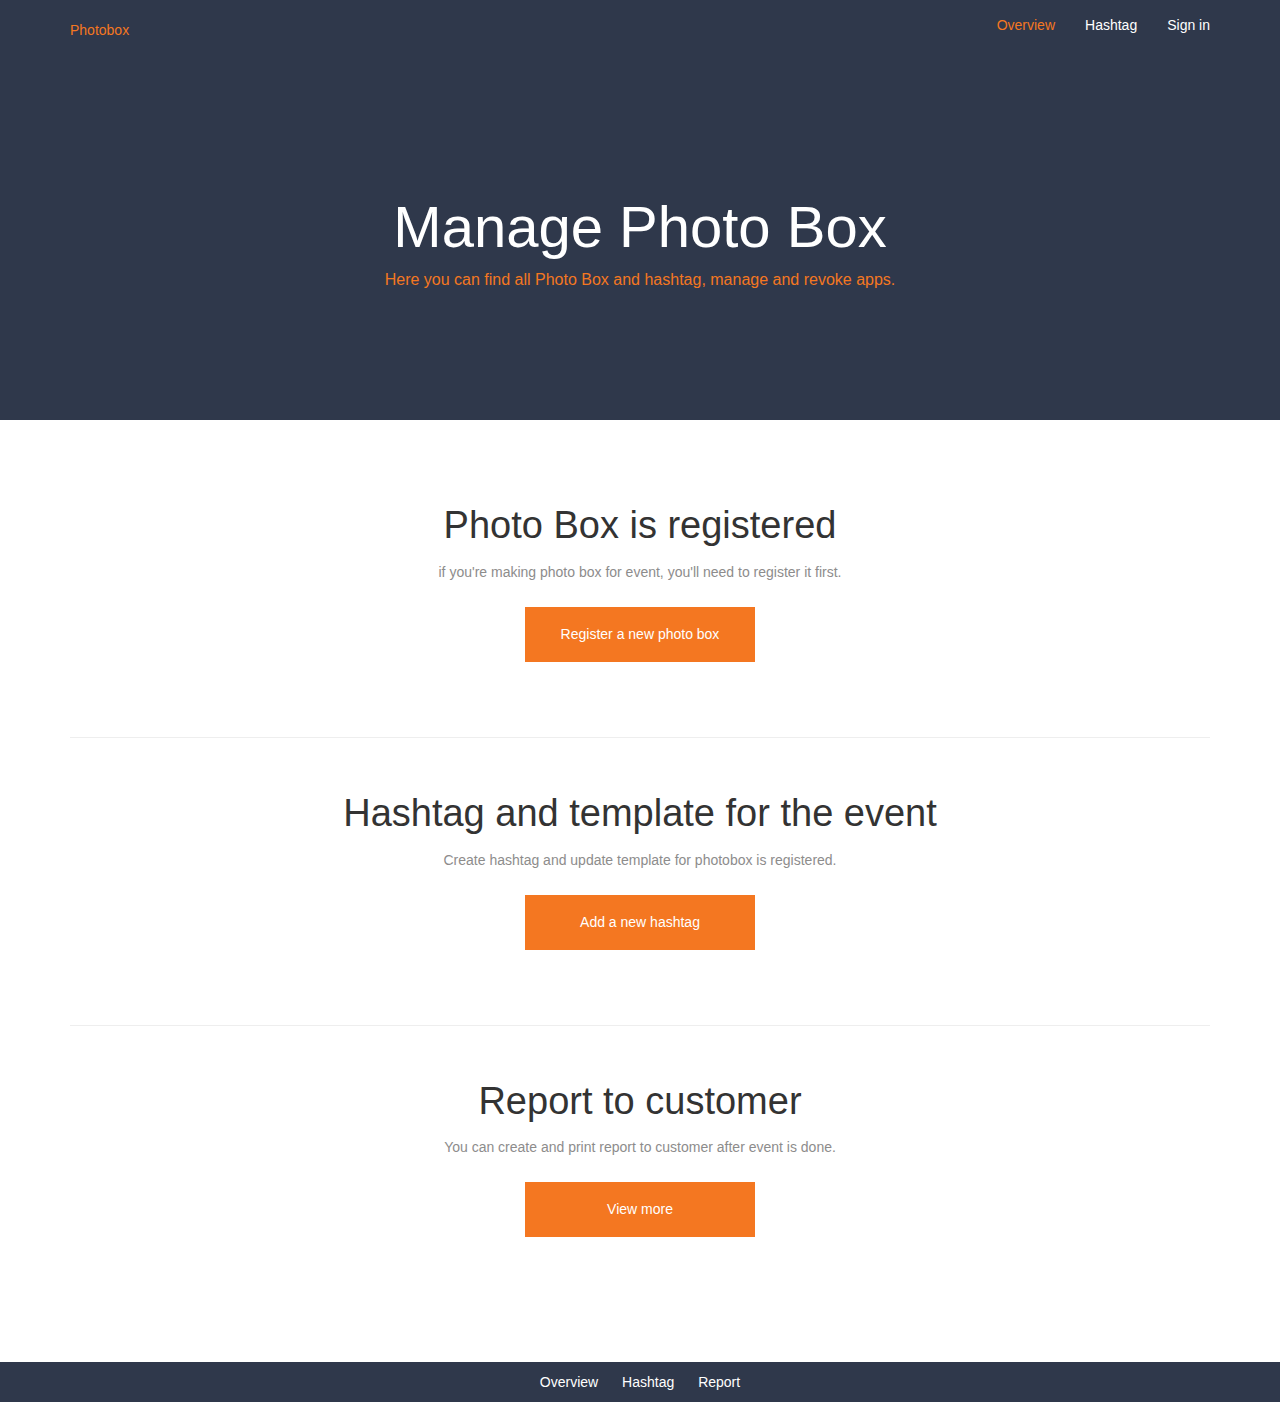
==== index.html @ b88c8457 "add sample home page" ====
<!DOCTYPE html>
<html lang="en">
<head>
    <meta charset="UTF-8">
    <title>Title</title>
    <link rel="stylesheet" href="./assets/css/bootstrap.min.css">
    <link rel="stylesheet" href="./assets/css/style.css">
</head>
<body>
<nav class="navbar navbar-cus">
    <div class="container">
        <div class="navbar-header">
            <a class="navbar brand" href="#">Photobox</a>
        </div>
        <ul class="nav navbar-nav navbar-right">
            <li class="active"><a href="#">Overview</a></li>
            <li><a href="#">Hashtag</a></li>
            <li><a href="#">Sign in</a></li>
        </ul>
    </div>
</nav>
<div class="main-header">
        <h1 class="text-header">Manage Photo Box</h1>
        <p class="content-header">Here you can find all Photo Box and hashtag, manage and revoke apps.</p>
</div>
</div>
<div class="container main-text">
    <div class="main-content">
        <h1 class="text-content-hdr">Photo Box is registered</h1>
            <p class="text-content-details">if you're making photo box for event, you'll need to register it first.</p>
        <a class="btn btn-cus">Register a new photo box</a>
    </div>
        <hr>
    <div class="main-content">
        <h1 class="text-content-hdr">Hashtag and template for the event </h1>
            <p class="text-content-details">Create hashtag and update template for photobox is registered.</p>
        <a class="btn btn-cus">Add a new hashtag</a>
    </div>
        <hr>
    <div class="main-content">
         <h1 class="text-content-hdr">Report to customer </h1>
             <p class="text-content-details">You can create and print report to customer after event is done.</p>
        <a class="btn btn-cus">View more</a>
    </div>
</div>

<footer>
    <div class="main-footer">
        <span class="footer-link"> <a href="#"> Overview</a></span>
        <span class="footer-link"> <a href="#"> Hashtag</a></span>
        <span class="footer-link"> <a href="#"> Report</a></span>
    </div>
</footer>
</body>
</html>
---- assets/css/style.css ----
/* nav-header */
.navbar-cus {
  background: #2F384B;
  top: 0;
  border-width: 0 0 1px;
  position: fixed;
  right: 0;
  left: 0;
  z-index: 1030;
  border-radius: 0;
}

.navbar-cus .brand {
  color: #f47721;
  text-decoration: none;
}

.navbar-cus .nav > li > a:hover {
  background-color: #2F384B;
}

.navbar-cus .navbar-nav > li > a {
  color: #fff;
}

.navbar-cus .navbar-nav > .active > a {
  color: #f47721;
}

/*head*/
.main-header {
  margin-top: 50px;
  margin-bottom: 30px;
  padding-top: 80px;
  color: inherit;
  background-color: #2F384B;
  display: block;
  height: 370px;
}

.text-header {
  color: #fff;
  font-size: 58px;
  text-align: center;
  margin-top: 65px;
}

.content-header {
  color: #f47721;
  text-align: center;
  font-size: 16px;
}

/* content*/
.text-content-hdr {
  font-size: 38px;
  margin-top: 55px;
}

.text-content-details {
  margin: 15px 0 0;
  color: #8d8c8c;
}

.main-text {
  text-align: center;
}

.btn-cus {
  padding: 16px 32px;
  border-radius: 0;
  color: #fff;
  background-color: #f47721;
  border-color: #f47721;
  width: 230px;
  height: 55px;
  margin-top: 25px;
  margin-bottom: 55px;
}

.btn:hover {
  background: #d75e0b;
  color: #fff;
  text-decoration: none;
}

/*footer*/
.main-footer {
  background-color: #2F384B;
  bottom: 0;
  width: 100%;
  height: 40px;
  text-align: center;
  padding: 15px 0;
  line-height: 10px;
  margin-top: 70px;
}

.footer-link {
  padding: 10px;
}

.footer-link a {
  color: #fff;
  text-decoration: none;
}
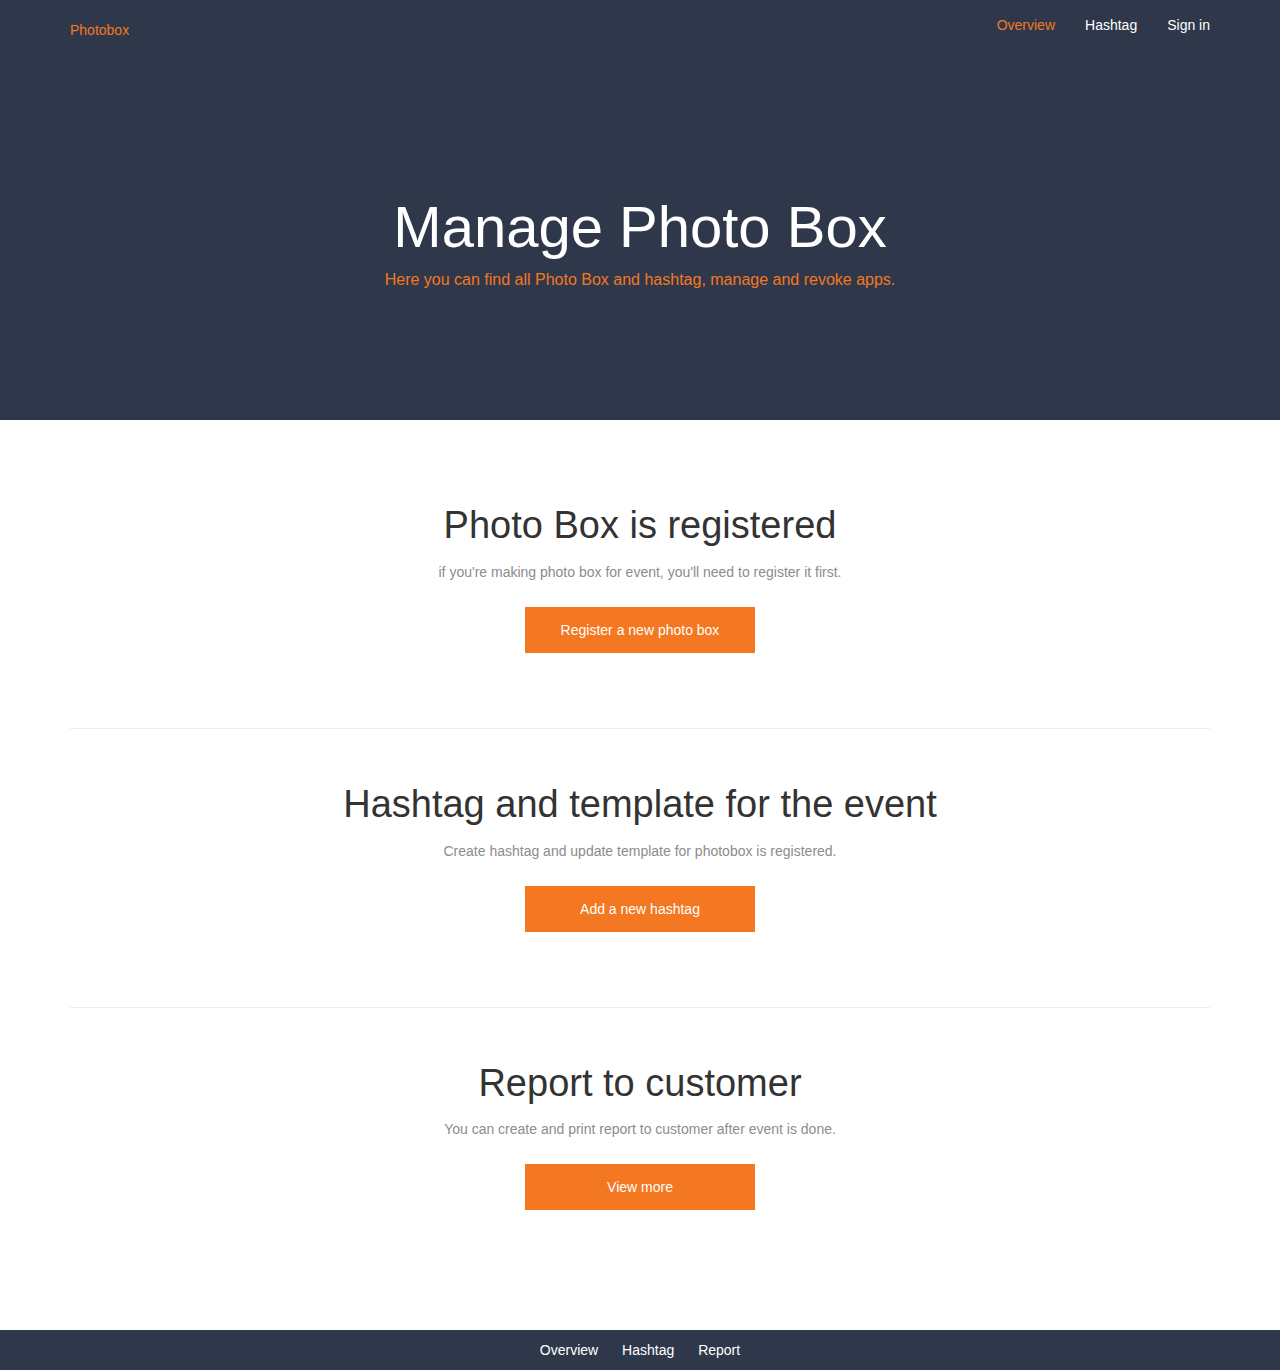
==== commit 9abfddc6: "resolved" ====
--- a/index.html
+++ b/index.html
@@ -44,12 +44,12 @@
     </div>
 </div>
 
-<footer>
-    <div class="main-footer">
+<footer class="main-footer"
+        <div class="container">
         <span class="footer-link"> <a href="#"> Overview</a></span>
         <span class="footer-link"> <a href="#"> Hashtag</a></span>
         <span class="footer-link"> <a href="#"> Report</a></span>
-    </div>
+        </div>
 </footer>
 </body>
 </html>--- a/assets/css/style.css
+++ b/assets/css/style.css
@@ -1,3 +1,13 @@
+body {
+  display: -webkit-flex;
+  display: -ms-flexbox;
+  display: flex;
+  min-height: 100vh;
+  -webkit-flex-direction: column;
+  -ms-flex-direction: column;
+  flex-direction: column;
+}
+
 /* nav-header */
 .navbar-cus {
   background: #2F384B;
@@ -64,16 +74,20 @@
 
 .main-text {
   text-align: center;
+  margin-bottom: 65px;
+  -webkit-flex: 1;
+  -ms-flex: 1;
+  flex: 1;
 }
 
 .btn-cus {
-  padding: 16px 32px;
+  padding: 12px;
   border-radius: 0;
   color: #fff;
   background-color: #f47721;
   border-color: #f47721;
   width: 230px;
-  height: 55px;
+  height: auto;
   margin-top: 25px;
   margin-bottom: 55px;
 }
@@ -84,16 +98,22 @@
   text-decoration: none;
 }
 
+.nav > li > a:focus {
+  text-decoration: none;
+  background-color: #2F384B;
+}
+
 /*footer*/
 .main-footer {
   background-color: #2F384B;
-  bottom: 0;
   width: 100%;
-  height: 40px;
+  height: auto;
   text-align: center;
   padding: 15px 0;
   line-height: 10px;
-  margin-top: 70px;
+  bottom: 0;
+  left: 0;
+  right: 0;
 }
 
 .footer-link {
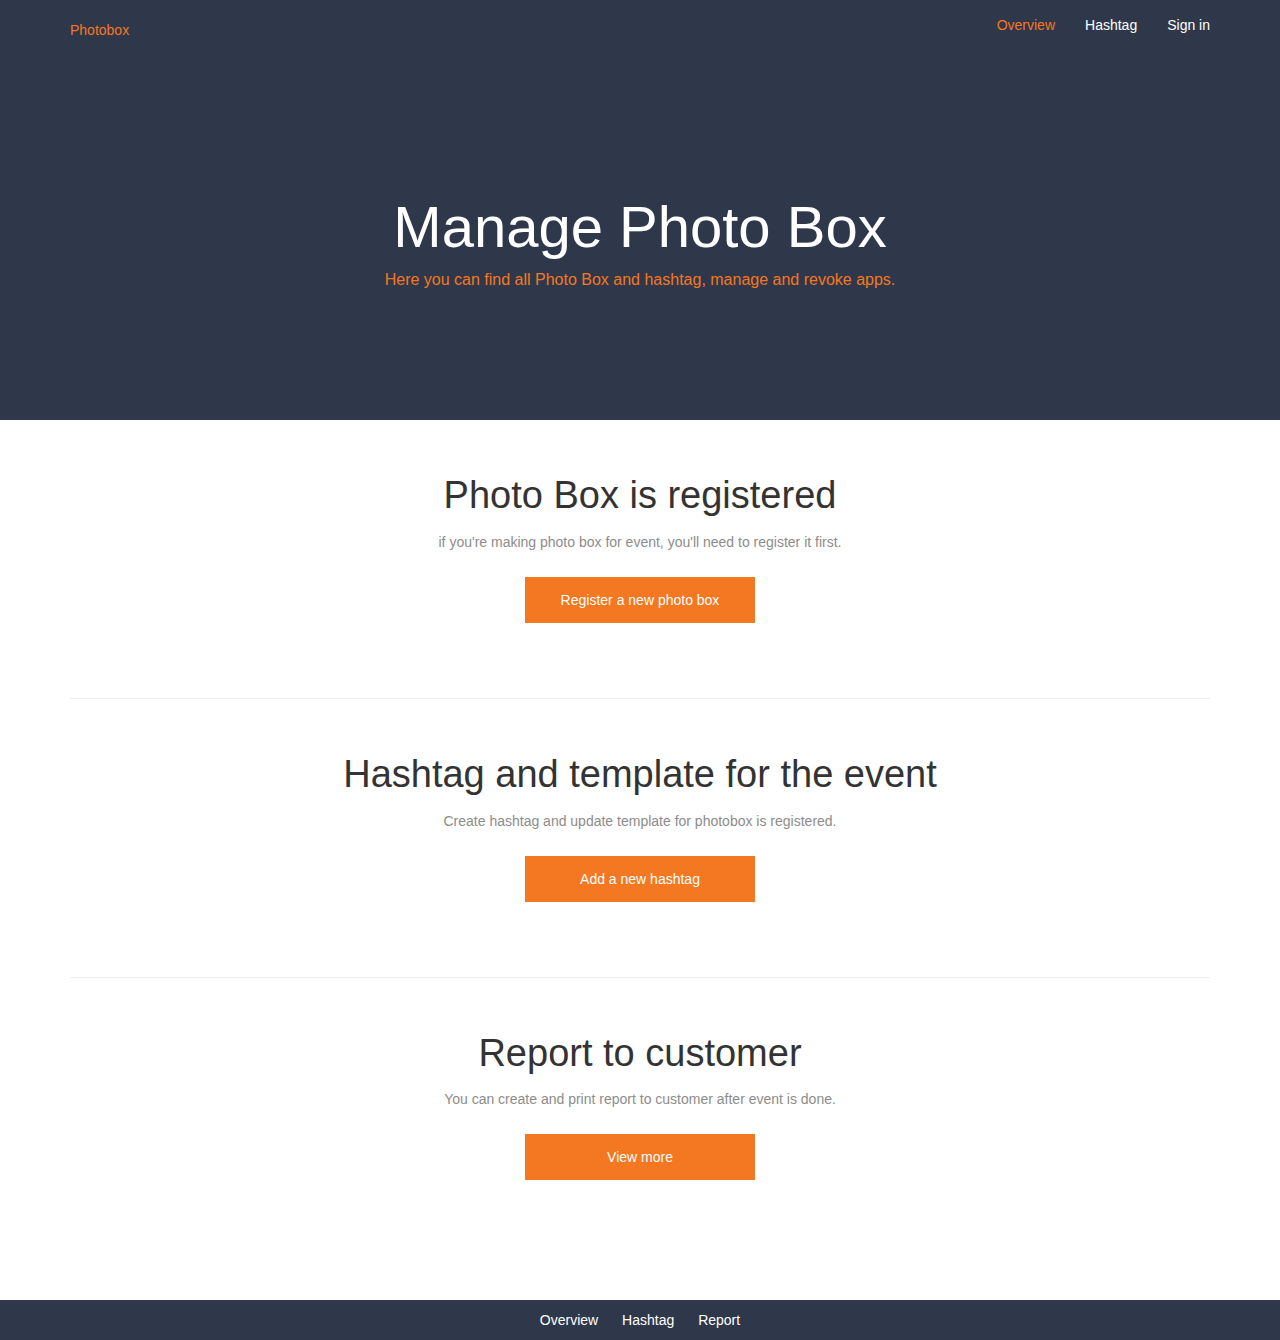
==== commit cded1881: "edit regisphoto" ====
--- a/index.html
+++ b/index.html
@@ -44,7 +44,7 @@
     </div>
 </div>
 
-<footer class="main-footer"
+<footer class="main-footer">
         <div class="container">
         <span class="footer-link"> <a href="#"> Overview</a></span>
         <span class="footer-link"> <a href="#"> Hashtag</a></span>
--- a/assets/css/style.css
+++ b/assets/css/style.css
@@ -40,7 +40,6 @@
 /*head*/
 .main-header {
   margin-top: 50px;
-  margin-bottom: 30px;
   padding-top: 80px;
   color: inherit;
   background-color: #2F384B;
@@ -73,7 +72,6 @@
 }
 
 .main-text {
-  text-align: center;
   margin-bottom: 65px;
   -webkit-flex: 1;
   -ms-flex: 1;
@@ -124,3 +122,15 @@
   color: #fff;
   text-decoration: none;
 }
+
+.main-content {
+  text-align: center;
+}
+
+.main-regis-photo {
+  -webkit-flex: 1;
+  -ms-flex: 1;
+  flex: 1;
+  background: #2F384B;
+  margin: 0;
+}
